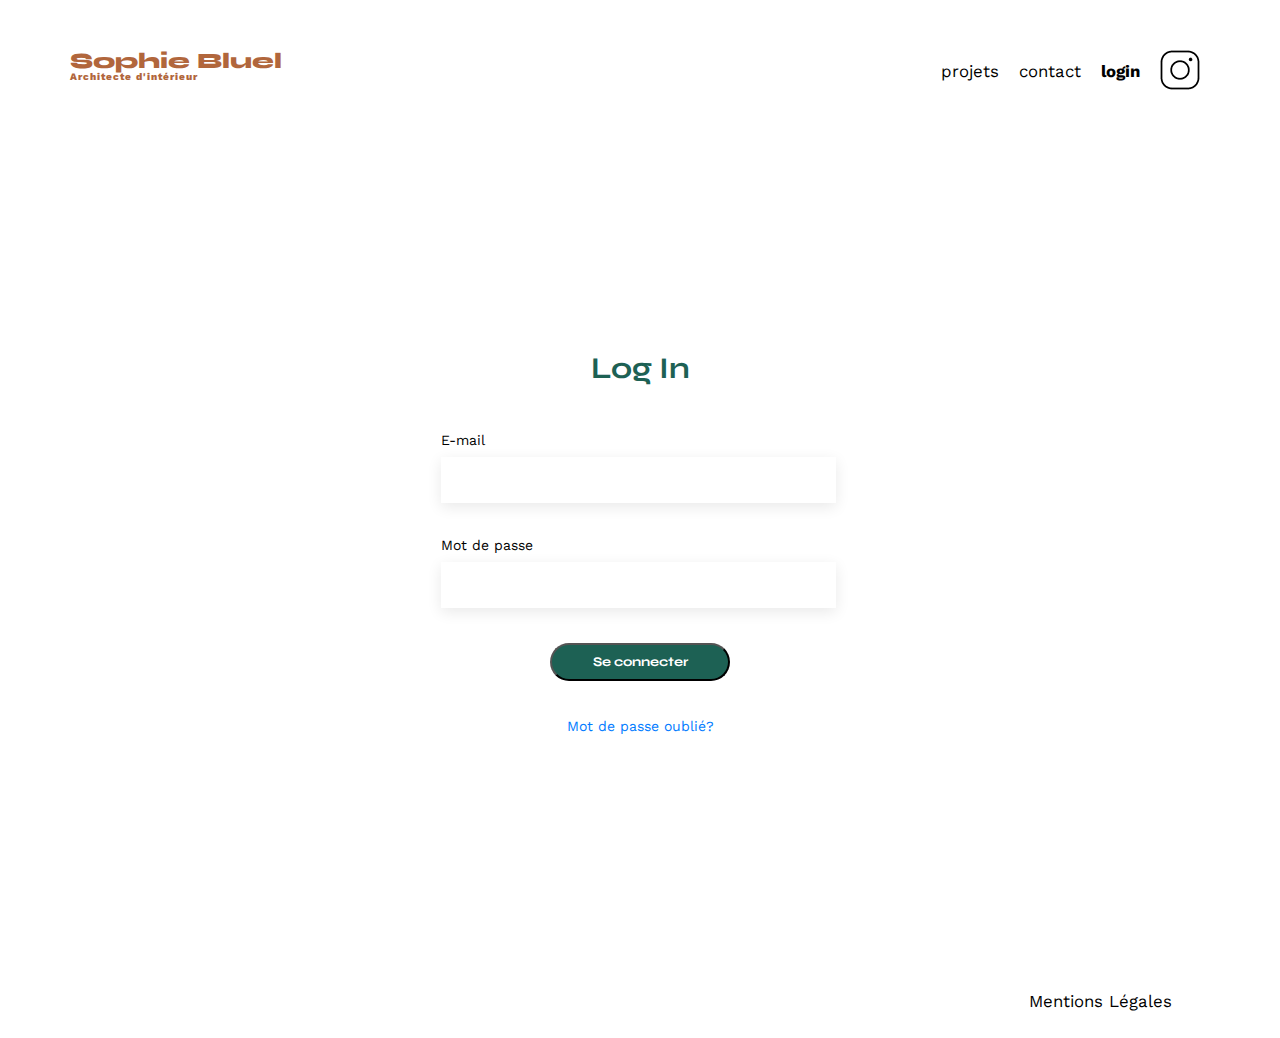
==== FrontEnd/login.html @ df42a663 "Étape 2 Codez la page de connexion" ====
<!DOCTYPE html>
<html lang="fr">
<head>
	<meta charset="UTF-8">
	<title>Sophie Bluel - Architecte d'intérieur</title>
	<meta name="viewport" content="width=device-width, initial-scale=1.0">
	<link rel="preconnect" href="https://fonts.googleapis.com">
	<link rel="preconnect" href="https://fonts.gstatic.com" crossorigin>
	<link href="https://fonts.googleapis.com/css2?family=Syne:wght@700;800&family=Work+Sans&display=swap" rel="stylesheet">
	<meta name="description" content="">
	<link rel="stylesheet" href="./assets/style.css">
	<!-- <script src="./assets/js/galerie.js" defer></script> -->
	<script type="module" src="./assets/js/login.js" defer></script>
</head>
<body>
<header>
	<h1>Sophie Bluel <span>Architecte d'intérieur</span></h1>
	<nav>
		<ul>
			<li><a href="index.html">projets</a></li>
			<li><a href="index.html#contact">contact</a></li>
			<li><a href="login.html" class="active">login</a></li>
			<li><img src="./assets/icons/instagram.png" alt="Instagram"></li>
		</ul>
	</nav>
</header>
<main>
	<!--Automatically add modal window-->
	<section id="page-login">
		<h2>Log In</h2>
        <form id="login-form">
            <label for="email">E-mail</label>
            <input type="email" id="email" name="email" required>
            <label for="password">Mot de passe</label>
            <input type="password" id="password" name="password" required>
            <button type="submit">Se connecter</button>
        </form>
        <a href="#" id="forgot-password">Mot de passe oublié?</a>
	</section>
</main>

<footer>
	<nav>
		<ul>
			<li>Mentions Légales</li>
		</ul>
	</nav>
</footer>
</body>
</html>
---- FrontEnd/assets/style.css ----
/* http://meyerweb.com/eric/tools/css/reset/
   v2.0 | 20110126
   License: none (public domain)
*/

html, body, div, span, applet, object, iframe,
h1, h2, h3, h4, h5, h6, p, blockquote, pre,
a, abbr, acronym, address, big, cite, code,
del, dfn, em, img, ins, kbd, q, s, samp,
small, strike, strong, sub, sup, tt, var,
b, u, i, center,
dl, dt, dd, ol, ul, li,
fieldset, form, label, legend,
table, caption, tbody, tfoot, thead, tr, th, td,
article, aside, canvas, details, embed,
figure, figcaption, footer, header, hgroup,
menu, nav, output, ruby, section, summary,
time, mark, audio, video {
	margin: 0;
	padding: 0;
	border: 0;
	font-size: 100%;
	font: inherit;
	vertical-align: baseline;
}
/* HTML5 display-role reset for older browsers */
article, aside, details, figcaption, figure,
footer, header, hgroup, menu, nav, section {
	display: block;
}
body {
	line-height: 1;
}
ol, ul {
	list-style: none;
}
blockquote, q {
	quotes: none;
}
blockquote:before, blockquote:after,
q:before, q:after {
	content: '';
	content: none;
}
table {
	border-collapse: collapse;
	border-spacing: 0;
}
/** end reset css**/
body {
	max-width: 1140px;
	margin:auto;
	font-family: 'Work Sans' ;
	font-size: 14px;
}
header {
	display: flex;
	justify-content: space-between;
	margin: 50px 0
}
section {
	margin: 50px 0
}

h1{
	display: flex;
	flex-direction: column;
	font-family: 'Syne';
	font-size: 22px;
	font-weight: 800;
	color: #B1663C
}

h1 > span {
	font-family: 'Work Sans';
	font-size:10px;
	letter-spacing: 0.1em;
}

h2{
	font-family: 'Syne';
	font-weight: 700;
	font-size: 30px;
	color: #1D6154
}
nav ul {
	display: flex;
	align-items: center;
	list-style-type: none;

}
nav li {
	padding: 0 10px;
	font-size: 1.2em;
}
nav ul li a {
    text-decoration: none;
    color: inherit;
}
/* Selon la présentation de Figma, lorsque la page "login" est sélectionnée, 
	le menu « login » dans le bloc de navigation doit être mis en gras. */
nav ul li a.active {
    font-weight: bold;
}

li:hover {
	color: #B1663C;
	cursor: pointer;
}
#introduction {
	display: flex;
	align-items: center;
}
#introduction figure {
	flex: 1
}
#introduction img {
	display: block;
	margin: auto;
	width: 80%;
}

#introduction article {
	flex: 1
}
#introduction h2 {
	margin-bottom: 1em;
}

#introduction p {
	margin-bottom: 0.5em;
}
#portfolio h2 {
	text-align: center;
	margin-bottom: 1em;
}
.filters{
	text-align: center;
	height: 40px;
	margin : 2em auto ;	
}

.filters button {
	font-family: 'Syne';
	font-weight: 700;
	font-size: 16px;
	color:#1D6154;
	min-width: 100px;
	height: 100%;
	text-align: center;
	border-radius: 60px ;
	border: 1px solid #1D6154;
	margin-right: 20px;
	padding: 0 10px 0 10px;
	cursor: pointer;
}
.filters button.active {
    background-color: #1D6154; /* Активний фон */
    color: #FFFFFF; /* Білий текст */
}

.gallery {
	width: 100%;
	display: grid;
	grid-template-columns: 1fr 1fr 1fr;
	grid-column-gap: 20px;
	grid-row-gap: 20px;
}

.gallery img {
	width: 100%;

}
#contact {
	width: 50%;
margin: auto;
}
#contact > * {
	text-align: center;

}
#contact h2{
	margin-bottom: 20px;
}
#contact form {
	text-align: left;
	margin-top:30px;
	display: flex;
	flex-direction: column;
}

#contact input {
	height: 50px;
	font-size: 1.2em;
	border: none;
	box-shadow: 0px 4px 14px rgba(0, 0, 0, 0.09);
}
#contact label {
	margin: 2em 0 1em 0;
}
#contact textarea {
	border: none;
	box-shadow: 0px 4px 14px rgba(0, 0, 0, 0.09);
}

input[type="submit"]{
	font-family: 'Syne';
	font-weight: 700;
	color: white;
	background-color: #1D6154;
	margin : 2em auto ;
	width: 180px;
	text-align: center;
	border-radius: 60px ;
}
/* for a modal window */
/* .hidden {
    display: none !important;
} */

#page-login {
	display: flex;
	flex-direction: column;
	justify-content: center;
	align-items: center;
    height: 800px;
    background-color: white;
}

#page-login h2 {
	margin-bottom: 30px;
}

#page-login form {
	display: flex;
    flex-direction: column;
    align-items: flex-start;
    padding: 20px;
    border-radius: 8px;
    width: 35%;
	height: 32%;
}

#page-login input {
    display: block;
	font-size: 1.2em;
	height: 30px;
    width: 95%;
    margin: 10px 0 35px 0px;
    padding: 8px;
	outline: none; 
	border: none;
	box-shadow: 0px 4px 14px rgba(0, 0, 0, 0.09); 
}

#page-login input:focus {
    box-shadow: 0 4px 16px rgba(0, 0, 0, 0.4); 
}

#page-login button {
	align-self: center;
	font-family: 'Syne';
	font-weight: 700;
	color: white;
	background-color: #1D6154;
	height: 38px;
	width: 180px;
	text-align: center;
	border-radius: 60px ;
}

#forgot-password {
    display: block;
    margin-top: 10px;
    color: #007BFF;
    text-decoration: none;
    cursor: pointer;
}
#forgot-password:hover {
    text-decoration: underline;
}
/* Footer */
footer nav ul {
	display: flex;
	justify-content: flex-end;
	margin: 2em
}
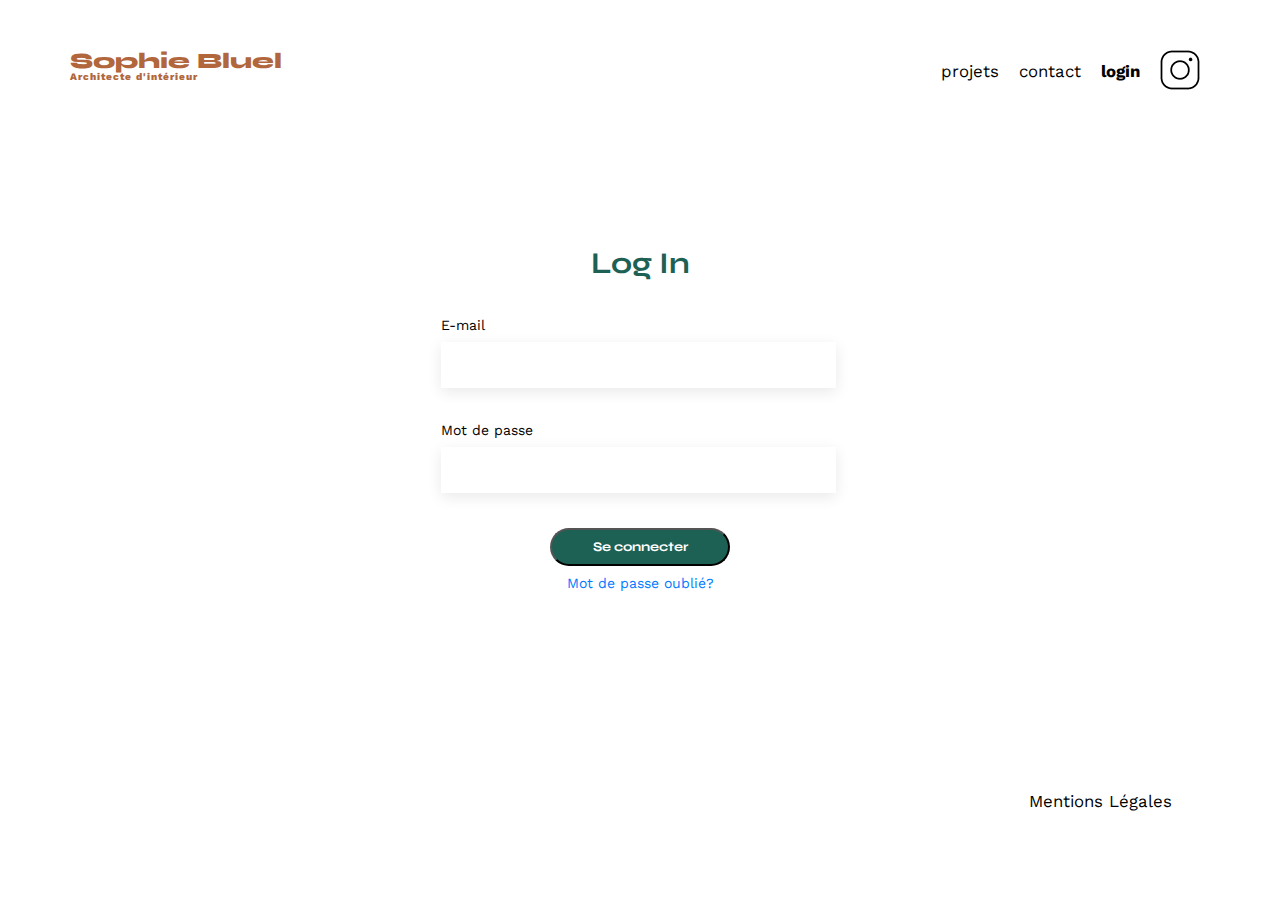
==== commit 446c562e: "Etape 3 est entièrement achevée" ====
--- a/FrontEnd/login.html
+++ b/FrontEnd/login.html
@@ -28,14 +28,16 @@
 	<!--Automatically add modal window-->
 	<section id="page-login">
 		<h2>Log In</h2>
+		<span class="info-message"></span>
         <form id="login-form">
             <label for="email">E-mail</label>
             <input type="email" id="email" name="email" required>
             <label for="password">Mot de passe</label>
             <input type="password" id="password" name="password" required>
             <button type="submit">Se connecter</button>
+			<a href="#" id="forgot-password">Mot de passe oublié?</a>
         </form>
-        <a href="#" id="forgot-password">Mot de passe oublié?</a>
+        
 	</section>
 </main>
 
--- a/FrontEnd/assets/style.css
+++ b/FrontEnd/assets/style.css
@@ -56,7 +56,7 @@
 header {
 	display: flex;
 	justify-content: space-between;
-	margin: 50px 0
+	margin: 50px 0;
 }
 section {
 	margin: 50px 0
@@ -83,6 +83,21 @@
 	font-size: 30px;
 	color: #1D6154
 }
+.edit-mode-text{
+	position: absolute;
+	top: 0;
+	left: 0;
+	width: 100%;
+	color: white;
+	font-size: 25px;
+	background-color: black;
+	height: 50px; /* Висота бару */
+	display: flex;
+	justify-content: center;
+	align-items: center;
+	margin-bottom: 20px;
+}
+
 nav ul {
 	display: flex;
 	align-items: center;
@@ -134,13 +149,39 @@
 	text-align: center;
 	margin-bottom: 1em;
 }
+.modify-wrapper {
+    display: inline-flex;
+    align-items: center;
+    margin-left: 30px; /* Відступ від заголовка */
+    font-size: 0.9rem; /* Розмір тексту */
+    color: #333; /* Колір тексту */
+	cursor: pointer;
+	transition: color 0.3s ease;
+}
+.modify-wrapper:hover {
+    color: #007bff; /* Зміна кольору при наведенні */
+}
+
+.modify-wrapper i {
+    margin-right: 5px; /* Відступ між іконкою та текстом */
+    color: #555; /* Колір іконки */
+	transition: color 0.3s ease;
+}
+
+/* for a modal window */
+.hidden {
+    display: none !important;
+}
+
 .filters{
+	display: flex;
+	justify-content: center;
 	text-align: center;
 	height: 40px;
 	margin : 2em auto ;	
 }
 
-.filters button {
+.filters button{
 	font-family: 'Syne';
 	font-weight: 700;
 	font-size: 16px;
@@ -154,7 +195,7 @@
 	padding: 0 10px 0 10px;
 	cursor: pointer;
 }
-.filters button.active {
+.filters button.active-button {
     background-color: #1D6154; /* Активний фон */
     color: #FFFFFF; /* Білий текст */
 }
@@ -213,22 +254,31 @@
 	text-align: center;
 	border-radius: 60px ;
 }
-/* for a modal window */
-/* .hidden {
-    display: none !important;
-} */
 
 #page-login {
 	display: flex;
 	flex-direction: column;
 	justify-content: center;
 	align-items: center;
-    height: 800px;
+    height: 600px;
     background-color: white;
 }
 
-#page-login h2 {
+/* #page-login h2 {
 	margin-bottom: 30px;
+} */
+
+.info-message, .add-photo-message, .delete-photo-message {
+	align-self: center;
+	font-family: 'Syne';
+    margin-top: 20px;
+}
+.error{
+	color: red;	
+}
+
+.success{
+	color: green;
 }
 
 #page-login form {
@@ -238,7 +288,7 @@
     padding: 20px;
     border-radius: 8px;
     width: 35%;
-	height: 32%;
+	height: 300px;
 }
 
 #page-login input {
@@ -270,6 +320,7 @@
 }
 
 #forgot-password {
+	align-self: center;
     display: block;
     margin-top: 10px;
     color: #007BFF;
@@ -286,3 +337,303 @@
 	margin: 2em
 }
 
+#gallery-modal {
+	position: fixed;
+	top: 0;
+    left: 0;
+    height: 100vh;
+    width: 100vw;
+	display: flex; /* Додаємо для центрування */
+    align-items: center; /* Вертикальне центрування */
+    justify-content: center; /* Горизонтальне центрування */
+    background-color: rgba(0, 0, 0, 0.5); /* Зробити фон напівпрозорим чорним */
+    z-index: 1000; /* Забезпечує, що модальне вікно поверх інши*/
+}
+
+.button-close {
+	position: absolute; /* Абсолютне позиціонування кнопки */
+	top: 10px; /* Відступ від верхнього краю */
+	right: 10px; /* Відступ від правого краю */
+	background: none; /* Прибираємо стандартний фон */
+	border: none; /* Прибираємо рамки */
+	font-size: 20px; /* Розмір іконки */
+	cursor: pointer; /* Зміна курсору при наведенні */
+  }
+
+#gallery-modal p{
+	text-align: center;
+	font-family: "Work Sans";
+	font-size: 26px;
+    margin: 20px;
+}
+#gallery-modal .gallery-modal-block {
+	display: flex;
+	flex-direction: column;
+	justify-content: space-between;
+    background-color: #fff;
+	position: relative;
+    padding: 20px;
+    border-radius: 8px;
+    box-shadow: 0 4px 8px rgba(0, 0, 0, 0.2);
+    width: 630px; /* Ширина модального вікна */
+	height: 688px;
+}
+
+.active {
+	display: flex !important;
+}
+
+.gallery-modal-content {
+    display: flex;
+    flex-wrap: wrap;
+    gap: 10px;
+    justify-content: flex-start;
+	width: 80%;
+	align-self: center;
+}
+
+.image-wrapper {
+    position: relative;
+    display: inline-block;
+    width: 77px;
+    height: 102px;
+    overflow: hidden;
+    /* border-radius: 8px; */
+}
+
+.image-wrapper img {
+    width: 100%;
+    height: 100%;
+    object-fit: cover;
+    /* border-radius: 8px; */
+}
+
+.delete-button {
+    position: absolute;
+    top: 5px;
+    right: 5px;
+	width: 17px;
+	height: 17px;
+    background: black;
+    border: none;
+	align-content: center;
+    border-radius: 2px;
+    padding: 0;
+    cursor: pointer;
+}
+
+.delete-button i {
+    color: white;
+	font-size: 11px;
+	margin-bottom: 5px;
+}
+
+hr {
+	border: none; /* Забирає стандартну рамку */
+	border-top: 2px solid #ccc; /* Верхня лінія */
+	width: 70%; /* ��ирина широких ліній */
+    margin-top: auto; /* Відступ від кінця елемента */
+	/* margin: 50px; Відступи зверху та знизу */
+  }
+
+#button-add-photo{
+	align-self: center;
+	font-family: 'Syne';
+	font-weight: 700;
+	font-size: 16px;
+	align-items: center;
+	margin: auto;
+	width: 40%;
+	height: 40px;
+	text-align: center;
+	border-radius: 60px ;
+	border: 1px solid #1D6154;
+	padding: 0 10px 0 10px;
+	background-color: #1D6154; /* Активний фон */
+    color: #FFFFFF; /* Білий текст */
+	cursor: pointer;
+}
+
+/* Settings for a modal window with adding new photos */
+#add-photo-modal{
+	position: fixed;
+	top: 0;
+    left: 0;
+    height: 100vh;
+    width: 100vw;
+	display: flex; /* Додаємо для центрування */
+    align-items: center; /* Вертикальне центрування */
+    justify-content: center; /* Горизонтальне центрування */
+    background-color: rgba(0, 0, 0, 0.5); /* Зробити фон напівпрозорим чорним */
+    z-index: 1000; /* Забезпечує, що модальне вікно поверх інши*/
+}
+.button-back {
+	position: absolute; /* Абсолютне позиціонування кнопки */
+	top: 10px; /* Відступ від верхнього краю */
+	left: 10px; /* Відступ від правого краю */
+	background: none; /* Прибираємо стандартний фон */
+	border: none; /* Прибираємо рамки */
+	font-size: 20px; /* Розмір іконки */
+	cursor: pointer; /* Зміна курсору при наведенні */
+}
+
+.title-add-photo{
+	text-align: center;
+	font-family: "Work Sans";
+	font-size: 26px;
+    margin: 20px;
+}
+
+#add-photo-modal .add-photo-modal-block{
+	display: flex;
+	flex-direction: column;
+	background-color: #fff;
+	position: relative;
+	padding: 20px;
+	border-radius: 8px;
+	box-shadow: 0 4px 8px rgba(0, 0, 0, 0.2);
+	width: 630px;
+	height: 688px;
+}
+
+.description-image{
+	font-style: "Work Sans";
+	font-weight: 400;
+	font-size: 10px;
+    text-align: center;
+    color: #444444;
+}
+  /* Кнопки закриття та повернення */
+#add-photo-modal .button-back,
+#add-photo-modal .button-close {
+background: none;
+border: none;
+font-size: 18px;
+cursor: pointer;
+color: #333;
+position: absolute;
+top: 15px;
+}
+  
+#add-photo-modal .button-back {
+left: 15px;
+}
+
+#add-photo-modal .button-close {
+right: 15px;
+}
+
+#add-photo-form {
+    display: flex;
+    flex-direction: column;
+    flex-wrap: wrap;
+    gap: 10px;
+    justify-content: flex-start;
+    width: 70%;
+    align-self: center;
+}
+
+.photo-upload-block {
+display: flex;
+flex-direction: column;
+align-items: center;
+justify-content: center;
+border: 2px dashed #d9d9d9;
+border-radius: 8px;
+padding: 20px;
+margin-bottom: 20px;
+background-color: #E8F1F6;
+}
+
+
+.photo-upload-block .photo-preview {
+margin-top: 10px;
+display: none;
+width: 100%;
+height: auto;
+}
+.photo-upload-preview {
+position: relative;
+display: flex;
+flex-direction: column;
+align-items: center;
+justify-content: center;
+width: 100%;
+height: 170px;
+border: 2px dashed #d9d9d9;
+border-radius: 8px;
+background-color: #E8F1F6;
+margin-bottom: 30px;
+}
+.photo-upload-preview img {
+max-width: 100%;
+max-height: 100%;
+display: none; /* Початково приховане */
+}
+.photo-upload-preview img.active {
+display: block; /* Показати зображення, якщо є клас .active */
+}
+
+.photo-upload-preview i {
+font-size: 76px;
+color: #B9C5CC;
+}
+
+.photo-upload-preview img.active ~ i {
+display: none; /* Приховати іконку, коли зображення активне */
+}
+
+#add-photo-modal form label {
+display: block;
+margin-bottom: 5px;
+font-size: 14px;
+color: #555;
+}
+  
+#add-photo-modal form input,
+#add-photo-modal form select {
+padding: 10px;
+margin-bottom: 20px;
+border: 1px solid #d9d9d9;
+box-shadow: 0px 4px 14px rgba(0, 0, 0, 0.09);
+border-radius: 6px;
+font-size: 14px;
+}
+  
+
+#open-photo-button{
+	height: 38px;
+	background-color: #B9C5CC;
+	font-size: 14px;
+	font-style: "Work Sans";
+	font-weight: 500;
+	color: #306685;
+	border: none;
+	border-radius: 50px;
+	padding: 0 20px;
+	cursor: pointer;
+
+}
+/* Кнопка відправки */
+#button-new-photo{
+	align-self: center;
+	font-family: 'Syne';
+	font-weight: 700;
+	font-size: 16px;
+	align-items: center;
+	margin: auto;
+	width: 40%;
+	height: 40px;
+	text-align: center;
+	border-radius: 60px ;
+	border: 1px solid #1D6154;
+	padding: 0 10px 0 10px;
+	background-color: #1D6154; /* Активний фон */
+	color: #FFFFFF; /* Білий текст */
+	cursor: pointer;
+}
+#button-new-photo:disabled{
+	background-color: #B9C5CC;
+    color: #999999;
+    cursor: not-allowed;
+}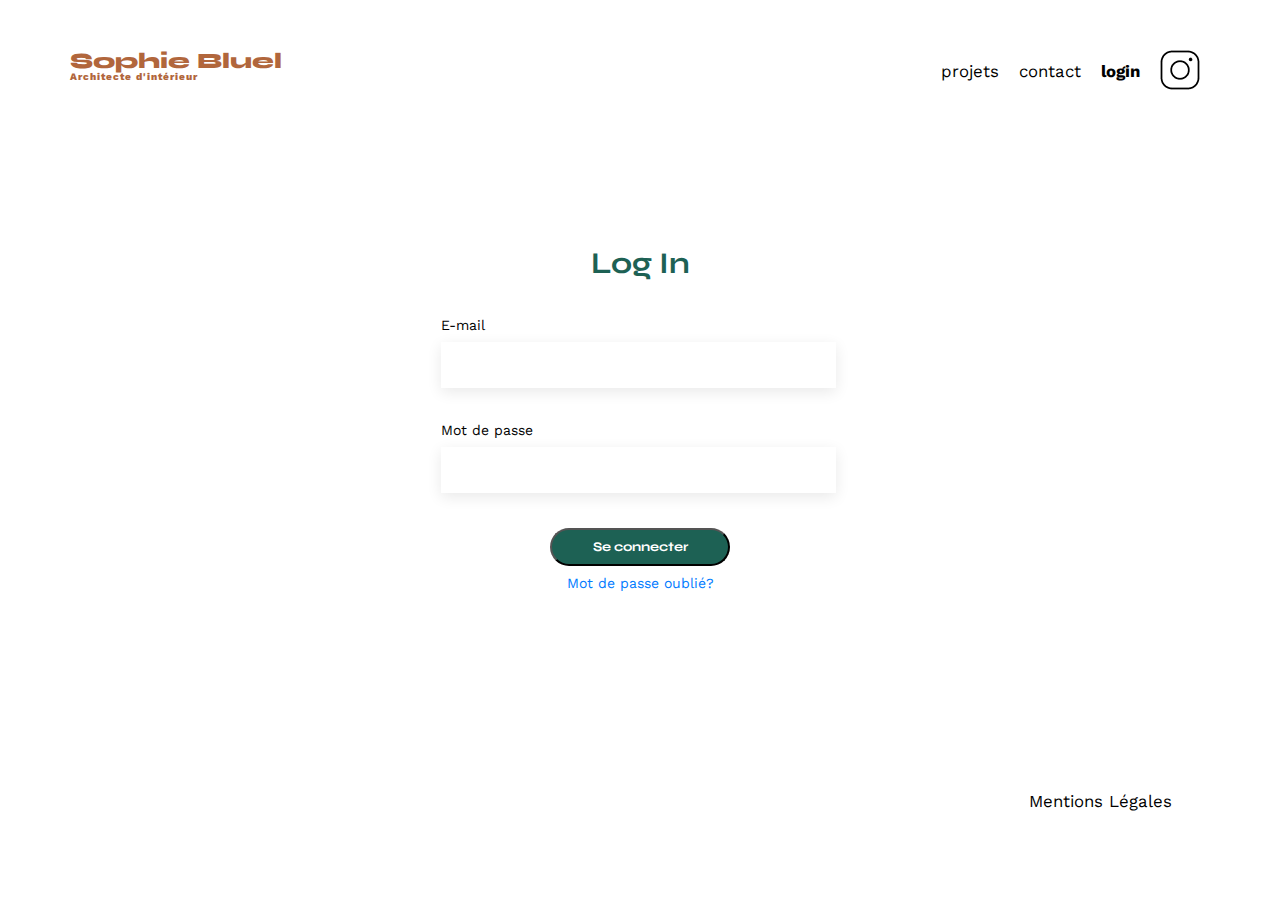
==== commit 3851c328: "After checking the W3C website" ====
--- a/FrontEnd/login.html
+++ b/FrontEnd/login.html
@@ -9,8 +9,7 @@
 	<link href="https://fonts.googleapis.com/css2?family=Syne:wght@700;800&family=Work+Sans&display=swap" rel="stylesheet">
 	<meta name="description" content="">
 	<link rel="stylesheet" href="./assets/style.css">
-	<!-- <script src="./assets/js/galerie.js" defer></script> -->
-	<script type="module" src="./assets/js/login.js" defer></script>
+	<script src="./assets/js/login.js" defer></script>
 </head>
 <body>
 <header>
--- a/FrontEnd/assets/style.css
+++ b/FrontEnd/assets/style.css
@@ -89,13 +89,17 @@
 	left: 0;
 	width: 100%;
 	color: white;
-	font-size: 25px;
+	font-size: 20px;
 	background-color: black;
-	height: 50px; /* Висота бару */
+	height: 50px;
 	display: flex;
 	justify-content: center;
 	align-items: center;
 	margin-bottom: 20px;
+}
+.edit-mode-text i {
+	font-size: 20px;
+    margin-right: 10px;
 }
 
 nav ul {
@@ -149,26 +153,26 @@
 	text-align: center;
 	margin-bottom: 1em;
 }
+/* Text and icon in edit mode  */
 .modify-wrapper {
     display: inline-flex;
     align-items: center;
-    margin-left: 30px; /* Відступ від заголовка */
-    font-size: 0.9rem; /* Розмір тексту */
-    color: #333; /* Колір тексту */
+    margin-left: 30px; 
+    font-size: 0.9rem; 
+    color: #333; 
 	cursor: pointer;
 	transition: color 0.3s ease;
 }
 .modify-wrapper:hover {
-    color: #007bff; /* Зміна кольору при наведенні */
+    color: #007bff; 
 }
 
 .modify-wrapper i {
-    margin-right: 5px; /* Відступ між іконкою та текстом */
-    color: #555; /* Колір іконки */
+    margin-right: 5px; 
+    color: #555; 
 	transition: color 0.3s ease;
 }
 
-/* for a modal window */
 .hidden {
     display: none !important;
 }
@@ -196,8 +200,8 @@
 	cursor: pointer;
 }
 .filters button.active-button {
-    background-color: #1D6154; /* Активний фон */
-    color: #FFFFFF; /* Білий текст */
+    background-color: #1D6154;
+    color: #FFFFFF;
 }
 
 .gallery {
@@ -254,7 +258,7 @@
 	text-align: center;
 	border-radius: 60px ;
 }
-
+/* Page login */
 #page-login {
 	display: flex;
 	flex-direction: column;
@@ -263,10 +267,6 @@
     height: 600px;
     background-color: white;
 }
-
-/* #page-login h2 {
-	margin-bottom: 30px;
-} */
 
 .info-message, .add-photo-message, .delete-photo-message {
 	align-self: center;
@@ -336,28 +336,28 @@
 	justify-content: flex-end;
 	margin: 2em
 }
-
+/* modal window gallery */
 #gallery-modal {
 	position: fixed;
 	top: 0;
     left: 0;
     height: 100vh;
     width: 100vw;
-	display: flex; /* Додаємо для центрування */
-    align-items: center; /* Вертикальне центрування */
-    justify-content: center; /* Горизонтальне центрування */
-    background-color: rgba(0, 0, 0, 0.5); /* Зробити фон напівпрозорим чорним */
-    z-index: 1000; /* Забезпечує, що модальне вікно поверх інши*/
+	display: flex; 
+    align-items: center;
+    justify-content: center; 
+    background-color: rgba(0, 0, 0, 0.5); 
+    z-index: 1000;
 }
 
 .button-close {
-	position: absolute; /* Абсолютне позиціонування кнопки */
-	top: 10px; /* Відступ від верхнього краю */
-	right: 10px; /* Відступ від правого краю */
-	background: none; /* Прибираємо стандартний фон */
-	border: none; /* Прибираємо рамки */
-	font-size: 20px; /* Розмір іконки */
-	cursor: pointer; /* Зміна курсору при наведенні */
+	position: absolute;
+	top: 10px;
+	right: 10px; 
+	background: none;
+	border: none; 
+	font-size: 20px; 
+	cursor: pointer;
   }
 
 #gallery-modal p{
@@ -375,7 +375,7 @@
     padding: 20px;
     border-radius: 8px;
     box-shadow: 0 4px 8px rgba(0, 0, 0, 0.2);
-    width: 630px; /* Ширина модального вікна */
+    width: 630px; 
 	height: 688px;
 }
 
@@ -388,7 +388,7 @@
     flex-wrap: wrap;
     gap: 10px;
     justify-content: flex-start;
-	width: 80%;
+	width: 70%;
 	align-self: center;
 }
 
@@ -398,14 +398,12 @@
     width: 77px;
     height: 102px;
     overflow: hidden;
-    /* border-radius: 8px; */
 }
 
 .image-wrapper img {
     width: 100%;
     height: 100%;
     object-fit: cover;
-    /* border-radius: 8px; */
 }
 
 .delete-button {
@@ -429,11 +427,10 @@
 }
 
 hr {
-	border: none; /* Забирає стандартну рамку */
-	border-top: 2px solid #ccc; /* Верхня лінія */
-	width: 70%; /* ��ирина широких ліній */
-    margin-top: auto; /* Відступ від кінця елемента */
-	/* margin: 50px; Відступи зверху та знизу */
+	border: none; 
+	border-top: 2px solid #ccc; 
+	width: 70%; 
+    margin-top: auto; 
   }
 
 #button-add-photo{
@@ -449,8 +446,8 @@
 	border-radius: 60px ;
 	border: 1px solid #1D6154;
 	padding: 0 10px 0 10px;
-	background-color: #1D6154; /* Активний фон */
-    color: #FFFFFF; /* Білий текст */
+	background-color: #1D6154; 
+    color: #FFFFFF;
 	cursor: pointer;
 }
 
@@ -461,20 +458,21 @@
     left: 0;
     height: 100vh;
     width: 100vw;
-	display: flex; /* Додаємо для центрування */
-    align-items: center; /* Вертикальне центрування */
-    justify-content: center; /* Горизонтальне центрування */
-    background-color: rgba(0, 0, 0, 0.5); /* Зробити фон напівпрозорим чорним */
-    z-index: 1000; /* Забезпечує, що модальне вікно поверх інши*/
-}
+	display: flex; 
+    align-items: center; 
+    justify-content: center; 
+    background-color: rgba(0, 0, 0, 0.5); 
+    z-index: 1000; 
+}
+
 .button-back {
-	position: absolute; /* Абсолютне позиціонування кнопки */
-	top: 10px; /* Відступ від верхнього краю */
-	left: 10px; /* Відступ від правого краю */
-	background: none; /* Прибираємо стандартний фон */
-	border: none; /* Прибираємо рамки */
-	font-size: 20px; /* Розмір іконки */
-	cursor: pointer; /* Зміна курсору при наведенні */
+	position: absolute; 
+	top: 10px; 
+	left: 10px;
+	background: none; 
+	border: none; 
+	font-size: 20px; 
+	cursor: pointer;
 }
 
 .title-add-photo{
@@ -497,13 +495,13 @@
 }
 
 .description-image{
-	font-style: "Work Sans";
+	font-family: 'Work Sans';
 	font-weight: 400;
 	font-size: 10px;
     text-align: center;
     color: #444444;
 }
-  /* Кнопки закриття та повернення */
+  /* Bottons close and back */
 #add-photo-modal .button-back,
 #add-photo-modal .button-close {
 background: none;
@@ -565,13 +563,14 @@
 background-color: #E8F1F6;
 margin-bottom: 30px;
 }
+
 .photo-upload-preview img {
 max-width: 100%;
 max-height: 100%;
-display: none; /* Початково приховане */
+display: none; 
 }
 .photo-upload-preview img.active {
-display: block; /* Показати зображення, якщо є клас .active */
+display: block;
 }
 
 .photo-upload-preview i {
@@ -580,7 +579,7 @@
 }
 
 .photo-upload-preview img.active ~ i {
-display: none; /* Приховати іконку, коли зображення активне */
+display: none;
 }
 
 #add-photo-modal form label {
@@ -605,7 +604,7 @@
 	height: 38px;
 	background-color: #B9C5CC;
 	font-size: 14px;
-	font-style: "Work Sans";
+	font-family: 'Work Sans';
 	font-weight: 500;
 	color: #306685;
 	border: none;
@@ -614,7 +613,7 @@
 	cursor: pointer;
 
 }
-/* Кнопка відправки */
+/* Botton send photo*/
 #button-new-photo{
 	align-self: center;
 	font-family: 'Syne';
@@ -628,8 +627,8 @@
 	border-radius: 60px ;
 	border: 1px solid #1D6154;
 	padding: 0 10px 0 10px;
-	background-color: #1D6154; /* Активний фон */
-	color: #FFFFFF; /* Білий текст */
+	background-color: #1D6154;
+	color: #FFFFFF;
 	cursor: pointer;
 }
 #button-new-photo:disabled{
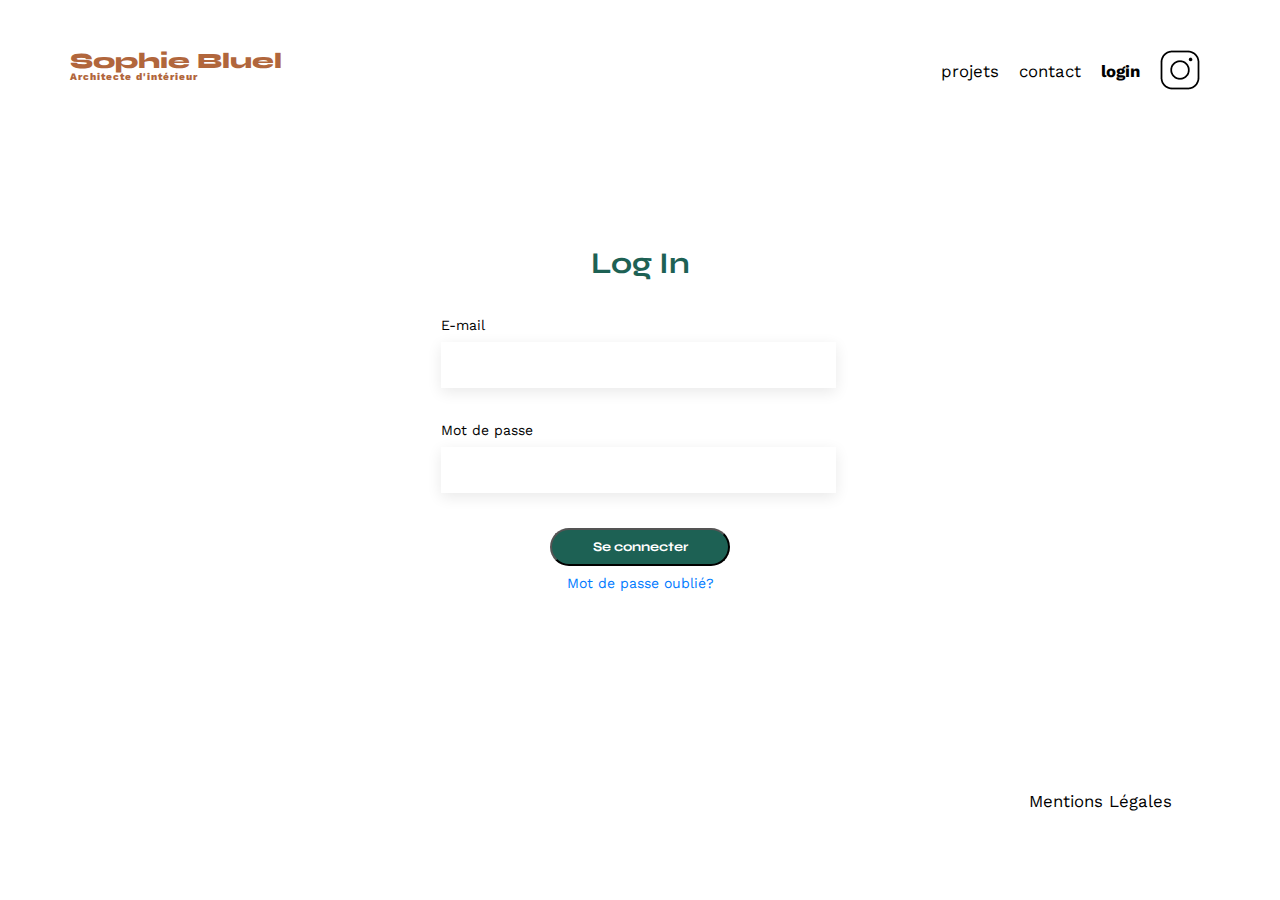
==== commit bd4ed7c1: "correction d'inexactitudes mineures" ====
--- a/FrontEnd/login.html
+++ b/FrontEnd/login.html
@@ -9,7 +9,7 @@
 	<link href="https://fonts.googleapis.com/css2?family=Syne:wght@700;800&family=Work+Sans&display=swap" rel="stylesheet">
 	<meta name="description" content="">
 	<link rel="stylesheet" href="./assets/style.css">
-	<script src="./assets/js/login.js" defer></script>
+	<script type='module' src="./assets/js/login.js"></script>
 </head>
 <body>
 <header>
